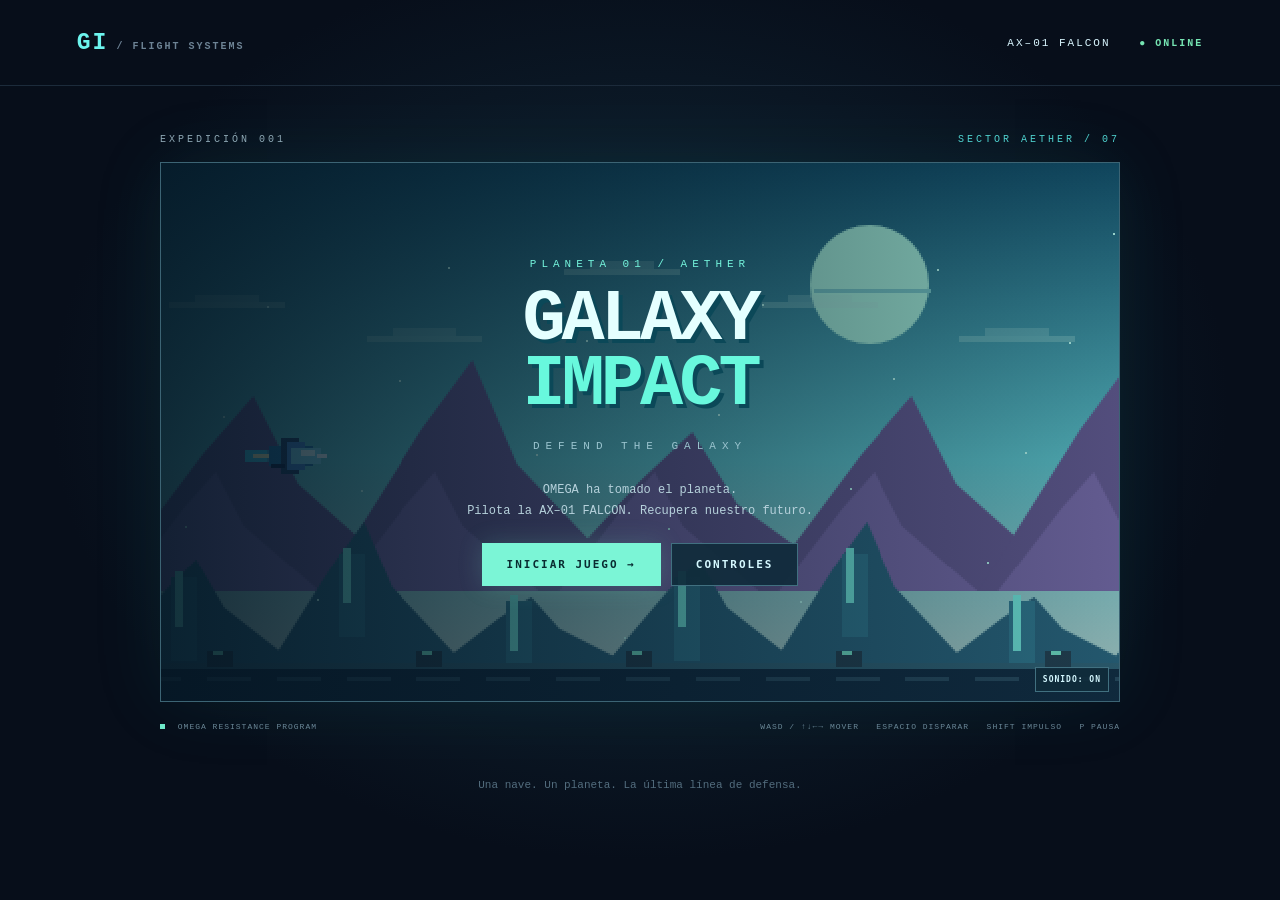
==== index.html @ d7d6eb5a "Add playable Galaxy Impact Aether level" ====
<!doctype html>
<html lang="es"><head><meta charset="utf-8"><meta name="viewport" content="width=device-width,initial-scale=1"><title>GALAXY IMPACT</title><link rel="stylesheet" href="style.css"></head>
<body><header><a href="index.html">GI<span> / FLIGHT SYSTEMS</span></a><span>AX–01 FALCON <b>● ONLINE</b></span></header><main><div class="eyebrow">EXPEDICIÓN 001 <span>SECTOR AETHER / 07</span></div><section class="viewport"><canvas id="game" width="480" height="270" aria-label="Galaxy Impact: escenario de juego"></canvas><div id="overlay"></div><button id="sound" aria-label="Silenciar sonido">SONIDO: ON</button></section><footer><span><i></i> OMEGA RESISTANCE PROGRAM</span><span>WASD / ↑↓←→ MOVER &nbsp; ESPACIO DISPARAR &nbsp; SHIFT IMPULSO &nbsp; P PAUSA</span></footer><p class="note">Una nave. Un planeta. La última línea de defensa.</p></main><script src="game.js"></script></body></html>
---- style.css ----
*{box-sizing:border-box}body{margin:0;background:#070e1a;color:#d9f6ff;font-family:Consolas,'Courier New',monospace;background-image:radial-gradient(ellipse at 50% 45%,#122b3b 0,transparent 65%);min-height:100vh}header{height:86px;border-bottom:1px solid #1c2b3b;display:flex;align-items:center;justify-content:space-between;padding:0 6%;font-size:11px;letter-spacing:2px}header a{color:#6cf4ee;text-decoration:none;font-weight:bold;font-size:23px}header a span{color:#6d8395;font-size:10px}header b{color:#76e5b3;margin-left:20px;font-size:10px}main{max-width:1010px;margin:48px auto;padding:0 25px}.eyebrow{display:flex;justify-content:space-between;color:#91a8b5;font-size:10px;letter-spacing:3px;margin-bottom:17px}.eyebrow span{color:#51d3d0}.viewport{position:relative;aspect-ratio:16/9;border:1px solid #3c6474;box-shadow:0 0 70px #1caaa719;overflow:hidden;background:#092d45}canvas{width:100%;height:100%;display:block;image-rendering:pixelated}#overlay{position:absolute;inset:0;display:flex;align-items:center;justify-content:center;background:linear-gradient(90deg,#041421dd,#04142130);text-align:center}#overlay.hidden{display:none}.panel{width:90%;max-width:630px}.tag{font-size:11px;color:#74f3db;letter-spacing:5px;margin:0 0 18px}h1{font-size:clamp(30px,6vw,72px);font-weight:900;line-height:.9;letter-spacing:-4px;margin:0;text-shadow:4px 4px #0b4858;color:#e5ffff}h1 em{font-style:normal;color:#68f8dd}h2{font-size:32px;letter-spacing:2px}.subtitle{font-size:11px;letter-spacing:6px;color:#9bc4cf;margin:22px 0 28px}.story{font-size:12px;line-height:1.8;color:#b6d1db;max-width:440px;margin:15px auto}button{cursor:pointer;font:700 11px Consolas,monospace;letter-spacing:2px;padding:14px 24px;border:1px solid #417080;color:#d5f8ff;background:#102b3be8;margin:5px}button.primary{background:#7bf5d6;color:#092b31;border-color:#7bf5d6;box-shadow:0 0 25px #7bf5d62b}button:hover,button:focus-visible{outline:2px solid #d7fff4;outline-offset:3px}#sound{position:absolute;right:10px;bottom:9px;font-size:8px;padding:7px;letter-spacing:1px;margin:0}footer{display:flex;justify-content:space-between;color:#6d8797;font-size:8px;letter-spacing:1px;margin-top:18px;gap:18px;line-height:1.7}footer i{display:inline-block;width:5px;height:5px;background:#70eacb;margin-right:7px}.note{text-align:center;color:#536d7e;font-size:11px;margin-top:45px}@media(max-width:650px){header{height:60px}header>span{display:none}main{padding:0 10px;margin:30px auto}h1{letter-spacing:-2px}.tag,.subtitle{font-size:8px;margin:8px}.story{font-size:10px;margin:8px auto}button{padding:9px 12px;font-size:9px}footer{flex-direction:column}.note{margin-top:25px}.eyebrow{font-size:8px;letter-spacing:1px}}
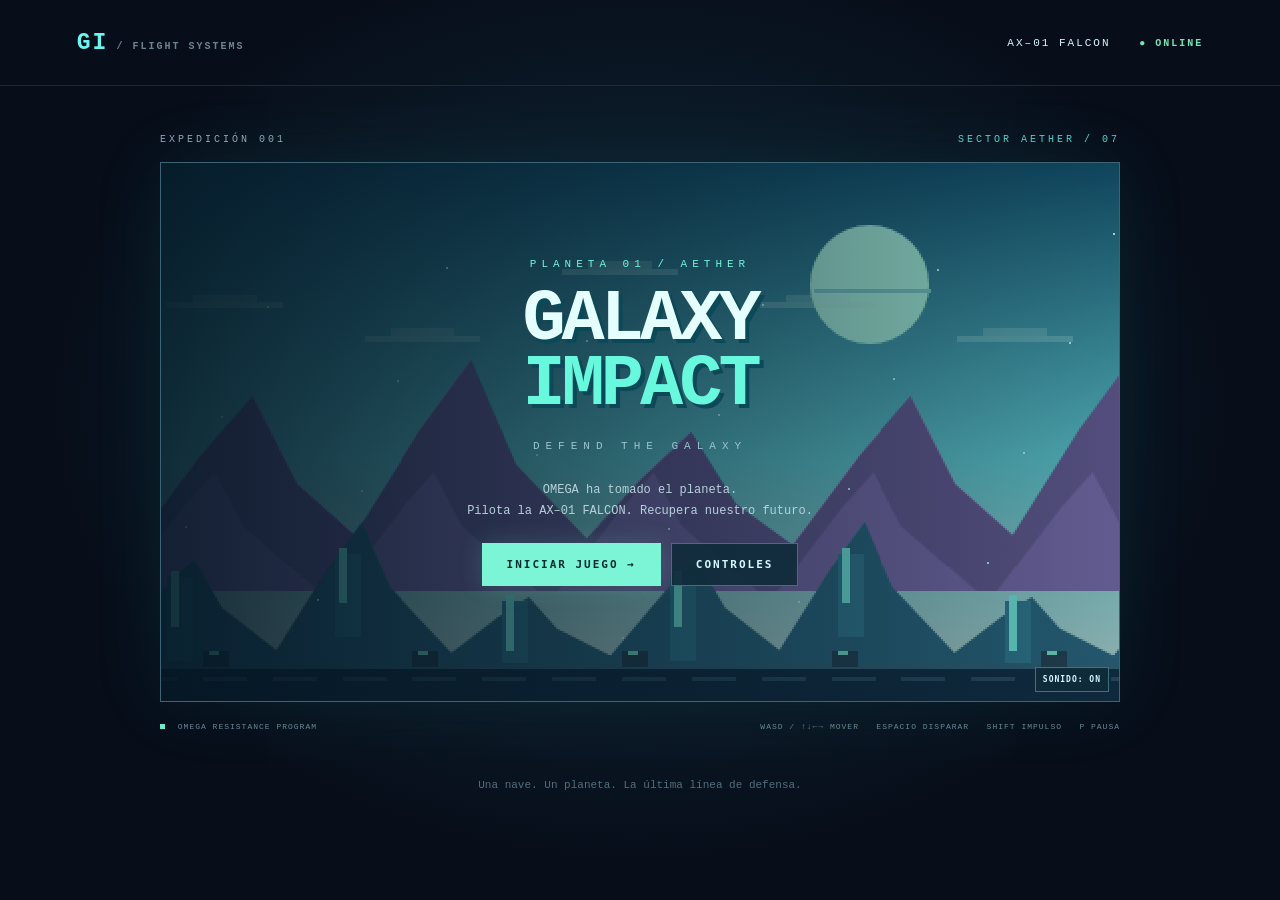
==== commit ce2a13fb: "Add mobile multitouch controls and responsive layout" ====
--- a/index.html
+++ b/index.html
@@ -1,3 +1,6 @@
 <!doctype html>
 <html lang="es"><head><meta charset="utf-8"><meta name="viewport" content="width=device-width,initial-scale=1"><title>GALAXY IMPACT</title><link rel="stylesheet" href="style.css"></head>
-<body><header><a href="index.html">GI<span> / FLIGHT SYSTEMS</span></a><span>AX–01 FALCON <b>● ONLINE</b></span></header><main><div class="eyebrow">EXPEDICIÓN 001 <span>SECTOR AETHER / 07</span></div><section class="viewport"><canvas id="game" width="480" height="270" aria-label="Galaxy Impact: escenario de juego"></canvas><div id="overlay"></div><button id="sound" aria-label="Silenciar sonido">SONIDO: ON</button></section><footer><span><i></i> OMEGA RESISTANCE PROGRAM</span><span>WASD / ↑↓←→ MOVER &nbsp; ESPACIO DISPARAR &nbsp; SHIFT IMPULSO &nbsp; P PAUSA</span></footer><p class="note">Una nave. Un planeta. La última línea de defensa.</p></main><script src="game.js"></script></body></html>
+<body><header><a href="index.html">GI<span> / FLIGHT SYSTEMS</span></a><span>AX–01 FALCON <b>● ONLINE</b></span></header><main><div class="eyebrow">EXPEDICIÓN 001 <span>SECTOR AETHER / 07</span></div><section class="viewport"><canvas id="game" width="480" height="270" aria-label="Galaxy Impact: escenario de juego"></canvas><div id="overlay"></div><button id="sound" aria-label="Silenciar sonido">SONIDO: ON</button></section><nav class="touch-controls" aria-label="Controles táctiles">
+<div class="direction-pad"><button data-key="ArrowUp" aria-label="Mover arriba">▲</button><button data-key="ArrowLeft" aria-label="Mover izquierda">◀</button><button data-key="ArrowDown" aria-label="Mover abajo">▼</button><button data-key="ArrowRight" aria-label="Mover derecha">▶</button></div>
+<div class="touch-actions"><button id="touch-pause" aria-label="Pausar o continuar">PAUSA</button><button data-key="ShiftLeft">IMPULSO</button><button data-key="Space" class="fire">DISPARAR</button></div>
+</nav><p class="mobile-tip">Usa ambas manos: dirección + disparo. Mejor en horizontal.</p><footer><span><i></i> OMEGA RESISTANCE PROGRAM</span><span>WASD / ↑↓←→ MOVER &nbsp; ESPACIO DISPARAR &nbsp; SHIFT IMPULSO &nbsp; P PAUSA</span></footer><p class="note">Una nave. Un planeta. La última línea de defensa.</p></main><script src="game.js"></script></body></html>
--- a/style.css
+++ b/style.css
@@ -1 +1,18 @@
 *{box-sizing:border-box}body{margin:0;background:#070e1a;color:#d9f6ff;font-family:Consolas,'Courier New',monospace;background-image:radial-gradient(ellipse at 50% 45%,#122b3b 0,transparent 65%);min-height:100vh}header{height:86px;border-bottom:1px solid #1c2b3b;display:flex;align-items:center;justify-content:space-between;padding:0 6%;font-size:11px;letter-spacing:2px}header a{color:#6cf4ee;text-decoration:none;font-weight:bold;font-size:23px}header a span{color:#6d8395;font-size:10px}header b{color:#76e5b3;margin-left:20px;font-size:10px}main{max-width:1010px;margin:48px auto;padding:0 25px}.eyebrow{display:flex;justify-content:space-between;color:#91a8b5;font-size:10px;letter-spacing:3px;margin-bottom:17px}.eyebrow span{color:#51d3d0}.viewport{position:relative;aspect-ratio:16/9;border:1px solid #3c6474;box-shadow:0 0 70px #1caaa719;overflow:hidden;background:#092d45}canvas{width:100%;height:100%;display:block;image-rendering:pixelated}#overlay{position:absolute;inset:0;display:flex;align-items:center;justify-content:center;background:linear-gradient(90deg,#041421dd,#04142130);text-align:center}#overlay.hidden{display:none}.panel{width:90%;max-width:630px}.tag{font-size:11px;color:#74f3db;letter-spacing:5px;margin:0 0 18px}h1{font-size:clamp(30px,6vw,72px);font-weight:900;line-height:.9;letter-spacing:-4px;margin:0;text-shadow:4px 4px #0b4858;color:#e5ffff}h1 em{font-style:normal;color:#68f8dd}h2{font-size:32px;letter-spacing:2px}.subtitle{font-size:11px;letter-spacing:6px;color:#9bc4cf;margin:22px 0 28px}.story{font-size:12px;line-height:1.8;color:#b6d1db;max-width:440px;margin:15px auto}button{cursor:pointer;font:700 11px Consolas,monospace;letter-spacing:2px;padding:14px 24px;border:1px solid #417080;color:#d5f8ff;background:#102b3be8;margin:5px}button.primary{background:#7bf5d6;color:#092b31;border-color:#7bf5d6;box-shadow:0 0 25px #7bf5d62b}button:hover,button:focus-visible{outline:2px solid #d7fff4;outline-offset:3px}#sound{position:absolute;right:10px;bottom:9px;font-size:8px;padding:7px;letter-spacing:1px;margin:0}footer{display:flex;justify-content:space-between;color:#6d8797;font-size:8px;letter-spacing:1px;margin-top:18px;gap:18px;line-height:1.7}footer i{display:inline-block;width:5px;height:5px;background:#70eacb;margin-right:7px}.note{text-align:center;color:#536d7e;font-size:11px;margin-top:45px}@media(max-width:650px){header{height:60px}header>span{display:none}main{padding:0 10px;margin:30px auto}h1{letter-spacing:-2px}.tag,.subtitle{font-size:8px;margin:8px}.story{font-size:10px;margin:8px auto}button{padding:9px 12px;font-size:9px}footer{flex-direction:column}.note{margin-top:25px}.eyebrow{font-size:8px;letter-spacing:1px}}
+
+/* Pointer controls stay outside the playfield so fingers do not hide enemies. */
+.touch-controls,.mobile-tip{display:none}
+@media (any-pointer:coarse){
+ main{margin:14px auto;padding:0 10px}.touch-controls{display:flex;justify-content:space-between;align-items:center;gap:8px;margin-top:12px;touch-action:none;user-select:none;-webkit-user-select:none}
+ .touch-controls button{min-width:44px;min-height:44px;margin:0;padding:8px;font-size:12px;letter-spacing:0;touch-action:none;-webkit-touch-callout:none}
+ .touch-controls button.held{background:#75f3d2;color:#102631;box-shadow:0 0 15px #75f3d255}
+ .direction-pad{display:grid;grid-template-columns:repeat(3,44px);grid-template-rows:repeat(2,44px);gap:3px}
+ .direction-pad button:first-child{grid-column:2}.direction-pad button:nth-child(2){grid-row:2;grid-column:1}.direction-pad button:nth-child(3){grid-row:2;grid-column:2}.direction-pad button:nth-child(4){grid-row:2;grid-column:3}
+ .touch-actions{display:flex;align-items:center;flex-wrap:wrap;justify-content:flex-end;gap:6px;max-width:200px}.touch-actions .fire{background:#236b72;min-height:64px;min-width:86px}
+ .mobile-tip{display:block;font-size:10px;color:#9bbecb;text-align:center}footer,.note{display:none}header{height:48px}.eyebrow{margin-bottom:8px}
+ #sound{padding:9px;min-height:32px}#overlay{overflow:auto}.panel{padding:6px 0}.tag,.subtitle{margin:5px 0;font-size:8px;letter-spacing:2px}.story{font-size:9px;line-height:1.35;margin:7px auto}h1{font-size:32px;letter-spacing:-1px}h2{font-size:23px;margin:8px 0}.panel button{min-height:36px;padding:8px 10px;font-size:9px}#help:empty{display:none}
+}
+@media (any-pointer:coarse) and (orientation:landscape){
+ header,.eyebrow,.mobile-tip{display:none}main{margin:6px auto;max-width:calc((100svh - 145px)*16/9 + 20px)}.touch-controls{margin-top:6px}.direction-pad{grid-template-columns:repeat(3,42px);grid-template-rows:repeat(2,40px)}.touch-controls button{min-height:40px}#sound{font-size:7px;padding:4px;min-height:25px}
+}
+@media (any-pointer:coarse) and (max-width:360px){.touch-actions{max-width:156px;gap:3px}.touch-controls button{font-size:10px}.touch-actions .fire{min-width:75px}.eyebrow{letter-spacing:0}}
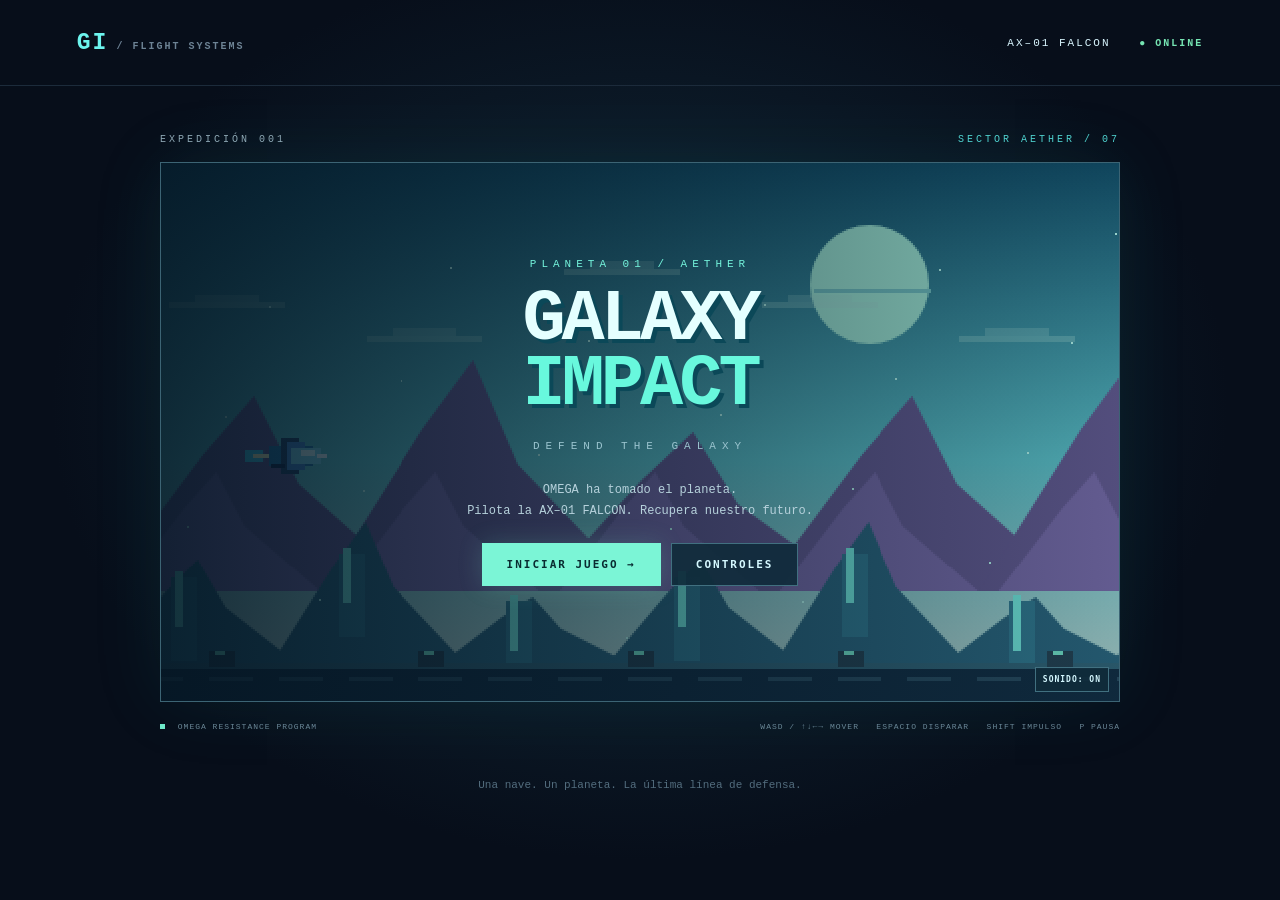
==== commit 704aff10: "Fit mobile viewport and overlay translucent touch controls" ====
--- a/index.html
+++ b/index.html
@@ -1,6 +1,6 @@
 <!doctype html>
-<html lang="es"><head><meta charset="utf-8"><meta name="viewport" content="width=device-width,initial-scale=1"><title>GALAXY IMPACT</title><link rel="stylesheet" href="style.css"></head>
-<body><header><a href="index.html">GI<span> / FLIGHT SYSTEMS</span></a><span>AX–01 FALCON <b>● ONLINE</b></span></header><main><div class="eyebrow">EXPEDICIÓN 001 <span>SECTOR AETHER / 07</span></div><section class="viewport"><canvas id="game" width="480" height="270" aria-label="Galaxy Impact: escenario de juego"></canvas><div id="overlay"></div><button id="sound" aria-label="Silenciar sonido">SONIDO: ON</button></section><nav class="touch-controls" aria-label="Controles táctiles">
+<html lang="es"><head><meta charset="utf-8"><meta name="viewport" content="width=device-width,initial-scale=1,viewport-fit=cover"><title>GALAXY IMPACT</title><link rel="stylesheet" href="style.css"></head>
+<body><header><a href="index.html">GI<span> / FLIGHT SYSTEMS</span></a><span>AX–01 FALCON <b>● ONLINE</b></span></header><main><div class="eyebrow">EXPEDICIÓN 001 <span>SECTOR AETHER / 07</span></div><section class="viewport"><canvas id="game" width="480" height="270" aria-label="Galaxy Impact: escenario de juego"></canvas><div id="overlay"></div><button id="sound" aria-label="Silenciar sonido">SONIDO: ON</button><button id="fullscreen" aria-label="Activar pantalla completa">⛶ PANTALLA</button><nav class="touch-controls" aria-label="Controles táctiles">
 <div class="direction-pad"><button data-key="ArrowUp" aria-label="Mover arriba">▲</button><button data-key="ArrowLeft" aria-label="Mover izquierda">◀</button><button data-key="ArrowDown" aria-label="Mover abajo">▼</button><button data-key="ArrowRight" aria-label="Mover derecha">▶</button></div>
 <div class="touch-actions"><button id="touch-pause" aria-label="Pausar o continuar">PAUSA</button><button data-key="ShiftLeft">IMPULSO</button><button data-key="Space" class="fire">DISPARAR</button></div>
-</nav><p class="mobile-tip">Usa ambas manos: dirección + disparo. Mejor en horizontal.</p><footer><span><i></i> OMEGA RESISTANCE PROGRAM</span><span>WASD / ↑↓←→ MOVER &nbsp; ESPACIO DISPARAR &nbsp; SHIFT IMPULSO &nbsp; P PAUSA</span></footer><p class="note">Una nave. Un planeta. La última línea de defensa.</p></main><script src="game.js"></script></body></html>
+</nav></section><p class="mobile-tip">Usa ambas manos: dirección + disparo. Mejor en horizontal.</p><footer><span><i></i> OMEGA RESISTANCE PROGRAM</span><span>WASD / ↑↓←→ MOVER &nbsp; ESPACIO DISPARAR &nbsp; SHIFT IMPULSO &nbsp; P PAUSA</span></footer><p class="note">Una nave. Un planeta. La última línea de defensa.</p></main><script src="game.js"></script></body></html>
--- a/style.css
+++ b/style.css
@@ -1,18 +1,25 @@
 *{box-sizing:border-box}body{margin:0;background:#070e1a;color:#d9f6ff;font-family:Consolas,'Courier New',monospace;background-image:radial-gradient(ellipse at 50% 45%,#122b3b 0,transparent 65%);min-height:100vh}header{height:86px;border-bottom:1px solid #1c2b3b;display:flex;align-items:center;justify-content:space-between;padding:0 6%;font-size:11px;letter-spacing:2px}header a{color:#6cf4ee;text-decoration:none;font-weight:bold;font-size:23px}header a span{color:#6d8395;font-size:10px}header b{color:#76e5b3;margin-left:20px;font-size:10px}main{max-width:1010px;margin:48px auto;padding:0 25px}.eyebrow{display:flex;justify-content:space-between;color:#91a8b5;font-size:10px;letter-spacing:3px;margin-bottom:17px}.eyebrow span{color:#51d3d0}.viewport{position:relative;aspect-ratio:16/9;border:1px solid #3c6474;box-shadow:0 0 70px #1caaa719;overflow:hidden;background:#092d45}canvas{width:100%;height:100%;display:block;image-rendering:pixelated}#overlay{position:absolute;inset:0;display:flex;align-items:center;justify-content:center;background:linear-gradient(90deg,#041421dd,#04142130);text-align:center}#overlay.hidden{display:none}.panel{width:90%;max-width:630px}.tag{font-size:11px;color:#74f3db;letter-spacing:5px;margin:0 0 18px}h1{font-size:clamp(30px,6vw,72px);font-weight:900;line-height:.9;letter-spacing:-4px;margin:0;text-shadow:4px 4px #0b4858;color:#e5ffff}h1 em{font-style:normal;color:#68f8dd}h2{font-size:32px;letter-spacing:2px}.subtitle{font-size:11px;letter-spacing:6px;color:#9bc4cf;margin:22px 0 28px}.story{font-size:12px;line-height:1.8;color:#b6d1db;max-width:440px;margin:15px auto}button{cursor:pointer;font:700 11px Consolas,monospace;letter-spacing:2px;padding:14px 24px;border:1px solid #417080;color:#d5f8ff;background:#102b3be8;margin:5px}button.primary{background:#7bf5d6;color:#092b31;border-color:#7bf5d6;box-shadow:0 0 25px #7bf5d62b}button:hover,button:focus-visible{outline:2px solid #d7fff4;outline-offset:3px}#sound{position:absolute;right:10px;bottom:9px;font-size:8px;padding:7px;letter-spacing:1px;margin:0}footer{display:flex;justify-content:space-between;color:#6d8797;font-size:8px;letter-spacing:1px;margin-top:18px;gap:18px;line-height:1.7}footer i{display:inline-block;width:5px;height:5px;background:#70eacb;margin-right:7px}.note{text-align:center;color:#536d7e;font-size:11px;margin-top:45px}@media(max-width:650px){header{height:60px}header>span{display:none}main{padding:0 10px;margin:30px auto}h1{letter-spacing:-2px}.tag,.subtitle{font-size:8px;margin:8px}.story{font-size:10px;margin:8px auto}button{padding:9px 12px;font-size:9px}footer{flex-direction:column}.note{margin-top:25px}.eyebrow{font-size:8px;letter-spacing:1px}}
 
-/* Pointer controls stay outside the playfield so fingers do not hide enemies. */
-.touch-controls,.mobile-tip{display:none}
+/* Overlay controls use independent pointer targets for simultaneous touches. */
+.touch-controls,.mobile-tip,#fullscreen{display:none}
 @media (any-pointer:coarse){
- main{margin:14px auto;padding:0 10px}.touch-controls{display:flex;justify-content:space-between;align-items:center;gap:8px;margin-top:12px;touch-action:none;user-select:none;-webkit-user-select:none}
- .touch-controls button{min-width:44px;min-height:44px;margin:0;padding:8px;font-size:12px;letter-spacing:0;touch-action:none;-webkit-touch-callout:none}
- .touch-controls button.held{background:#75f3d2;color:#102631;box-shadow:0 0 15px #75f3d255}
- .direction-pad{display:grid;grid-template-columns:repeat(3,44px);grid-template-rows:repeat(2,44px);gap:3px}
+ html,body{width:100%;height:100%;overflow:hidden;overscroll-behavior:none}
+ header,.eyebrow,footer,.note,.mobile-tip{display:none}
+ main{position:fixed;inset:0;margin:0;padding:0;max-width:none;height:100%;height:100dvh}
+ .viewport{width:100%;height:100%;aspect-ratio:auto;border:0;box-shadow:none;background:#070e1a;touch-action:none}
+ canvas{width:100%;height:100%;object-fit:contain}
+ #overlay{z-index:30;overflow:auto;padding:env(safe-area-inset-top) env(safe-area-inset-right) env(safe-area-inset-bottom) env(safe-area-inset-left)}
+ .panel{padding:12px 0}.tag,.subtitle{margin:8px 0;font-size:10px;letter-spacing:2px}.story{font-size:11px;line-height:1.5;margin:10px auto}h1{font-size:clamp(36px,8vw,64px);letter-spacing:-1px}h2{font-size:28px;margin:12px 0}.panel button{min-height:44px;padding:10px 14px;font-size:11px}#help:empty{display:none}
+ #sound,#fullscreen{z-index:40;top:max(46px,env(safe-area-inset-top));bottom:auto;min-height:36px;padding:8px;font-size:8px;background:#102b3b99;border-color:#9bd7e66b}
+ #sound{right:max(8px,env(safe-area-inset-right))}#fullscreen{display:block;position:absolute;left:max(8px,env(safe-area-inset-left));margin:0}
+ #fullscreen[hidden]{display:none}
+ .touch-controls{position:absolute;inset:0;z-index:20;display:block;pointer-events:none;user-select:none;-webkit-user-select:none}
+ .touch-controls button{pointer-events:auto;touch-action:none;-webkit-touch-callout:none;min-width:44px;min-height:44px;margin:0;padding:7px;font-size:11px;letter-spacing:0;color:#e2ffffc9;background:#16384b55;border:1px solid #c4ffff66;border-radius:12px;outline:none}
+ .touch-controls button.held{background:#75f3d288;color:#fff;border-color:#c5fff3;box-shadow:0 0 15px #75f3d244}
+ .direction-pad{position:absolute;left:max(12px,env(safe-area-inset-left));bottom:max(12px,env(safe-area-inset-bottom));display:grid;grid-template-columns:repeat(3,clamp(44px,7vw,58px));grid-template-rows:repeat(2,clamp(44px,7vw,58px));gap:4px}
  .direction-pad button:first-child{grid-column:2}.direction-pad button:nth-child(2){grid-row:2;grid-column:1}.direction-pad button:nth-child(3){grid-row:2;grid-column:2}.direction-pad button:nth-child(4){grid-row:2;grid-column:3}
- .touch-actions{display:flex;align-items:center;flex-wrap:wrap;justify-content:flex-end;gap:6px;max-width:200px}.touch-actions .fire{background:#236b72;min-height:64px;min-width:86px}
- .mobile-tip{display:block;font-size:10px;color:#9bbecb;text-align:center}footer,.note{display:none}header{height:48px}.eyebrow{margin-bottom:8px}
- #sound{padding:9px;min-height:32px}#overlay{overflow:auto}.panel{padding:6px 0}.tag,.subtitle{margin:5px 0;font-size:8px;letter-spacing:2px}.story{font-size:9px;line-height:1.35;margin:7px auto}h1{font-size:32px;letter-spacing:-1px}h2{font-size:23px;margin:8px 0}.panel button{min-height:36px;padding:8px 10px;font-size:9px}#help:empty{display:none}
+ .touch-actions{position:absolute;right:max(12px,env(safe-area-inset-right));bottom:max(12px,env(safe-area-inset-bottom));display:grid;grid-template-columns:repeat(2,clamp(60px,10vw,86px));gap:6px;align-items:end}
+ .touch-actions .fire{grid-column:1/3;min-height:58px;background:#3d9c9e55;border-radius:20px}
+ body:not([data-state="PLAYING"]) .touch-controls{display:none}
 }
-@media (any-pointer:coarse) and (orientation:landscape){
- header,.eyebrow,.mobile-tip{display:none}main{margin:6px auto;max-width:calc((100svh - 145px)*16/9 + 20px)}.touch-controls{margin-top:6px}.direction-pad{grid-template-columns:repeat(3,42px);grid-template-rows:repeat(2,40px)}.touch-controls button{min-height:40px}#sound{font-size:7px;padding:4px;min-height:25px}
-}
-@media (any-pointer:coarse) and (max-width:360px){.touch-actions{max-width:156px;gap:3px}.touch-controls button{font-size:10px}.touch-actions .fire{min-width:75px}.eyebrow{letter-spacing:0}}
+@media (any-pointer:coarse) and (orientation:landscape) and (max-height:400px){.panel{padding:5px 0}.tag,.subtitle{margin:5px 0}.story{margin:6px auto}h1{font-size:38px}.panel button{padding:8px 12px}}
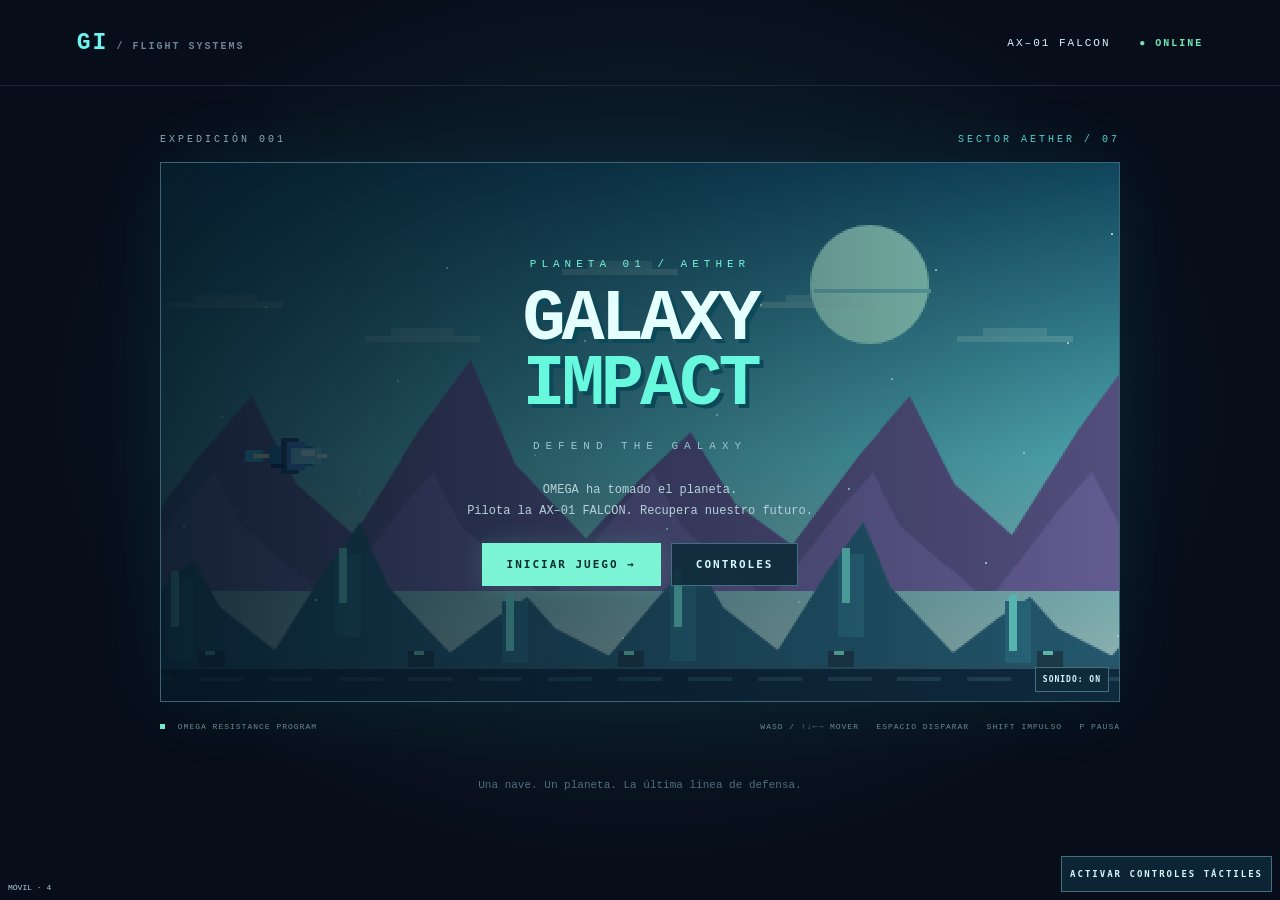
==== commit be6f0fae: "Fix mobile detection and viewport sizing with manual touch fallback" ====
--- a/index.html
+++ b/index.html
@@ -1,6 +1,6 @@
 <!doctype html>
-<html lang="es"><head><meta charset="utf-8"><meta name="viewport" content="width=device-width,initial-scale=1,viewport-fit=cover"><title>GALAXY IMPACT</title><link rel="stylesheet" href="style.css"></head>
-<body><header><a href="index.html">GI<span> / FLIGHT SYSTEMS</span></a><span>AX–01 FALCON <b>● ONLINE</b></span></header><main><div class="eyebrow">EXPEDICIÓN 001 <span>SECTOR AETHER / 07</span></div><section class="viewport"><canvas id="game" width="480" height="270" aria-label="Galaxy Impact: escenario de juego"></canvas><div id="overlay"></div><button id="sound" aria-label="Silenciar sonido">SONIDO: ON</button><button id="fullscreen" aria-label="Activar pantalla completa">⛶ PANTALLA</button><nav class="touch-controls" aria-label="Controles táctiles">
+<html lang="es"><head><meta charset="utf-8"><meta name="viewport" content="width=device-width,initial-scale=1,viewport-fit=cover"><title>GALAXY IMPACT</title><link rel="stylesheet" href="style.css?v=mobile-4"></head>
+<body><button id="touch-mode" aria-pressed="false">ACTIVAR CONTROLES TÁCTILES</button><span id="build-version">MÓVIL · 4</span><header><a href="index.html">GI<span> / FLIGHT SYSTEMS</span></a><span>AX–01 FALCON <b>● ONLINE</b></span></header><main><div class="eyebrow">EXPEDICIÓN 001 <span>SECTOR AETHER / 07</span></div><section class="viewport"><canvas id="game" width="480" height="270" aria-label="Galaxy Impact: escenario de juego"></canvas><div id="overlay"></div><button id="sound" aria-label="Silenciar sonido">SONIDO: ON</button><button id="fullscreen" aria-label="Activar pantalla completa">⛶ PANTALLA</button><nav class="touch-controls" aria-label="Controles táctiles">
 <div class="direction-pad"><button data-key="ArrowUp" aria-label="Mover arriba">▲</button><button data-key="ArrowLeft" aria-label="Mover izquierda">◀</button><button data-key="ArrowDown" aria-label="Mover abajo">▼</button><button data-key="ArrowRight" aria-label="Mover derecha">▶</button></div>
 <div class="touch-actions"><button id="touch-pause" aria-label="Pausar o continuar">PAUSA</button><button data-key="ShiftLeft">IMPULSO</button><button data-key="Space" class="fire">DISPARAR</button></div>
-</nav></section><p class="mobile-tip">Usa ambas manos: dirección + disparo. Mejor en horizontal.</p><footer><span><i></i> OMEGA RESISTANCE PROGRAM</span><span>WASD / ↑↓←→ MOVER &nbsp; ESPACIO DISPARAR &nbsp; SHIFT IMPULSO &nbsp; P PAUSA</span></footer><p class="note">Una nave. Un planeta. La última línea de defensa.</p></main><script src="game.js"></script></body></html>
+</nav></section><p class="mobile-tip">Usa ambas manos: dirección + disparo. Mejor en horizontal.</p><footer><span><i></i> OMEGA RESISTANCE PROGRAM</span><span>WASD / ↑↓←→ MOVER &nbsp; ESPACIO DISPARAR &nbsp; SHIFT IMPULSO &nbsp; P PAUSA</span></footer><p class="note">Una nave. Un planeta. La última línea de defensa.</p></main><script src="game.js?v=mobile-4"></script></body></html>
--- a/style.css
+++ b/style.css
@@ -2,24 +2,15 @@
 
 /* Overlay controls use independent pointer targets for simultaneous touches. */
 .touch-controls,.mobile-tip,#fullscreen{display:none}
-@media (any-pointer:coarse){
- html,body{width:100%;height:100%;overflow:hidden;overscroll-behavior:none}
- header,.eyebrow,footer,.note,.mobile-tip{display:none}
- main{position:fixed;inset:0;margin:0;padding:0;max-width:none;height:100%;height:100dvh}
- .viewport{width:100%;height:100%;aspect-ratio:auto;border:0;box-shadow:none;background:#070e1a;touch-action:none}
- canvas{width:100%;height:100%;object-fit:contain}
- #overlay{z-index:30;overflow:auto;padding:env(safe-area-inset-top) env(safe-area-inset-right) env(safe-area-inset-bottom) env(safe-area-inset-left)}
- .panel{padding:12px 0}.tag,.subtitle{margin:8px 0;font-size:10px;letter-spacing:2px}.story{font-size:11px;line-height:1.5;margin:10px auto}h1{font-size:clamp(36px,8vw,64px);letter-spacing:-1px}h2{font-size:28px;margin:12px 0}.panel button{min-height:44px;padding:10px 14px;font-size:11px}#help:empty{display:none}
- #sound,#fullscreen{z-index:40;top:max(46px,env(safe-area-inset-top));bottom:auto;min-height:36px;padding:8px;font-size:8px;background:#102b3b99;border-color:#9bd7e66b}
- #sound{right:max(8px,env(safe-area-inset-right))}#fullscreen{display:block;position:absolute;left:max(8px,env(safe-area-inset-left));margin:0}
- #fullscreen[hidden]{display:none}
- .touch-controls{position:absolute;inset:0;z-index:20;display:block;pointer-events:none;user-select:none;-webkit-user-select:none}
- .touch-controls button{pointer-events:auto;touch-action:none;-webkit-touch-callout:none;min-width:44px;min-height:44px;margin:0;padding:7px;font-size:11px;letter-spacing:0;color:#e2ffffc9;background:#16384b55;border:1px solid #c4ffff66;border-radius:12px;outline:none}
- .touch-controls button.held{background:#75f3d288;color:#fff;border-color:#c5fff3;box-shadow:0 0 15px #75f3d244}
- .direction-pad{position:absolute;left:max(12px,env(safe-area-inset-left));bottom:max(12px,env(safe-area-inset-bottom));display:grid;grid-template-columns:repeat(3,clamp(44px,7vw,58px));grid-template-rows:repeat(2,clamp(44px,7vw,58px));gap:4px}
- .direction-pad button:first-child{grid-column:2}.direction-pad button:nth-child(2){grid-row:2;grid-column:1}.direction-pad button:nth-child(3){grid-row:2;grid-column:2}.direction-pad button:nth-child(4){grid-row:2;grid-column:3}
- .touch-actions{position:absolute;right:max(12px,env(safe-area-inset-right));bottom:max(12px,env(safe-area-inset-bottom));display:grid;grid-template-columns:repeat(2,clamp(60px,10vw,86px));gap:6px;align-items:end}
- .touch-actions .fire{grid-column:1/3;min-height:58px;background:#3d9c9e55;border-radius:20px}
- body:not([data-state="PLAYING"]) .touch-controls{display:none}
-}
-@media (any-pointer:coarse) and (orientation:landscape) and (max-height:400px){.panel{padding:5px 0}.tag,.subtitle{margin:5px 0}.story{margin:6px auto}h1{font-size:38px}.panel button{padding:8px 12px}}
+html.mobile-mode,html.mobile-mode body{width:100%;height:100%;overflow:hidden;overscroll-behavior:none}html.mobile-mode header,html.mobile-mode .eyebrow,html.mobile-mode footer,html.mobile-mode .note,html.mobile-mode .mobile-tip{display:none}html.mobile-mode main{position:fixed;inset:0;margin:0;padding:0;max-width:none;height:100%;height:100dvh}html.mobile-mode .viewport{width:100%;height:100%;aspect-ratio:auto;border:0;box-shadow:none;background:#070e1a;touch-action:none}html.mobile-mode canvas{width:100%;height:100%;object-fit:contain}html.mobile-mode #overlay{z-index:30;overflow:auto;padding:env(safe-area-inset-top) env(safe-area-inset-right) env(safe-area-inset-bottom) env(safe-area-inset-left)}html.mobile-mode .panel{padding:12px 0}html.mobile-mode .tag,html.mobile-mode .subtitle{margin:8px 0;font-size:10px;letter-spacing:2px}html.mobile-mode .story{font-size:11px;line-height:1.5;margin:10px auto}html.mobile-mode h1{font-size:clamp(36px,8vw,64px);letter-spacing:-1px}html.mobile-mode h2{font-size:28px;margin:12px 0}html.mobile-mode .panel button{min-height:44px;padding:10px 14px;font-size:11px}html.mobile-mode #help:empty{display:none}html.mobile-mode #sound,html.mobile-mode #fullscreen{z-index:40;top:max(46px,env(safe-area-inset-top));bottom:auto;min-height:36px;padding:8px;font-size:8px;background:#102b3b99;border-color:#9bd7e66b}html.mobile-mode #sound{right:max(8px,env(safe-area-inset-right))}html.mobile-mode #fullscreen{display:block;position:absolute;left:max(8px,env(safe-area-inset-left));margin:0}html.mobile-mode #fullscreen[hidden]{display:none}html.mobile-mode .touch-controls{position:absolute;inset:0;z-index:20;display:block;pointer-events:none;user-select:none;-webkit-user-select:none}html.mobile-mode .touch-controls button{pointer-events:auto;touch-action:none;-webkit-touch-callout:none;min-width:44px;min-height:44px;margin:0;padding:7px;font-size:11px;letter-spacing:0;color:#e2ffffc9;background:#16384b55;border:1px solid #c4ffff66;border-radius:12px;outline:none}html.mobile-mode .touch-controls button.held{background:#75f3d288;color:#fff;border-color:#c5fff3;box-shadow:0 0 15px #75f3d244}html.mobile-mode .direction-pad{position:absolute;left:max(12px,env(safe-area-inset-left));bottom:max(12px,env(safe-area-inset-bottom));display:grid;grid-template-columns:repeat(3,clamp(44px,7vw,58px));grid-template-rows:repeat(2,clamp(44px,7vw,58px));gap:4px}html.mobile-mode .direction-pad button:first-child{grid-column:2}html.mobile-mode .direction-pad button:nth-child(2){grid-row:2;grid-column:1}html.mobile-mode .direction-pad button:nth-child(3){grid-row:2;grid-column:2}html.mobile-mode .direction-pad button:nth-child(4){grid-row:2;grid-column:3}html.mobile-mode .touch-actions{position:absolute;right:max(12px,env(safe-area-inset-right));bottom:max(12px,env(safe-area-inset-bottom));display:grid;grid-template-columns:repeat(2,clamp(60px,10vw,86px));gap:6px;align-items:end}html.mobile-mode .touch-actions .fire{grid-column:1/3;min-height:58px;background:#3d9c9e55;border-radius:20px}html.mobile-mode body:not([data-state="PLAYING"]) .touch-controls{display:none}
+
+@media (orientation:landscape) and (max-height:400px){.panel{padding:5px 0}.tag,.subtitle{margin:5px 0}.story{margin:6px auto}h1{font-size:38px}.panel button{padding:8px 12px}}
+
+/* Explicit mode is available even when a phone reports a desktop pointer. */
+#touch-mode{position:fixed;right:8px;bottom:8px;z-index:60;font-size:9px;min-height:36px;margin:0;padding:8px;background:#102b3bcc}
+#build-version{position:fixed;left:8px;bottom:8px;z-index:60;font-size:8px;color:#b6d1db;pointer-events:none}
+html.mobile-mode main{height:var(--screen-height,100dvh);width:var(--screen-width,100vw);inset:0 auto auto 0}
+html.mobile-mode #touch-mode{right:max(8px,env(safe-area-inset-right));bottom:auto;top:max(6px,env(safe-area-inset-top));min-height:30px;font-size:8px;padding:6px}
+html.mobile-mode #build-version{left:50%;transform:translateX(-50%);bottom:4px}
+html.mobile-mode body:not([data-state="PLAYING"]) .touch-controls{display:block;opacity:.3}
+html.mobile-mode body:not([data-state="PLAYING"]) .touch-controls button{pointer-events:none}
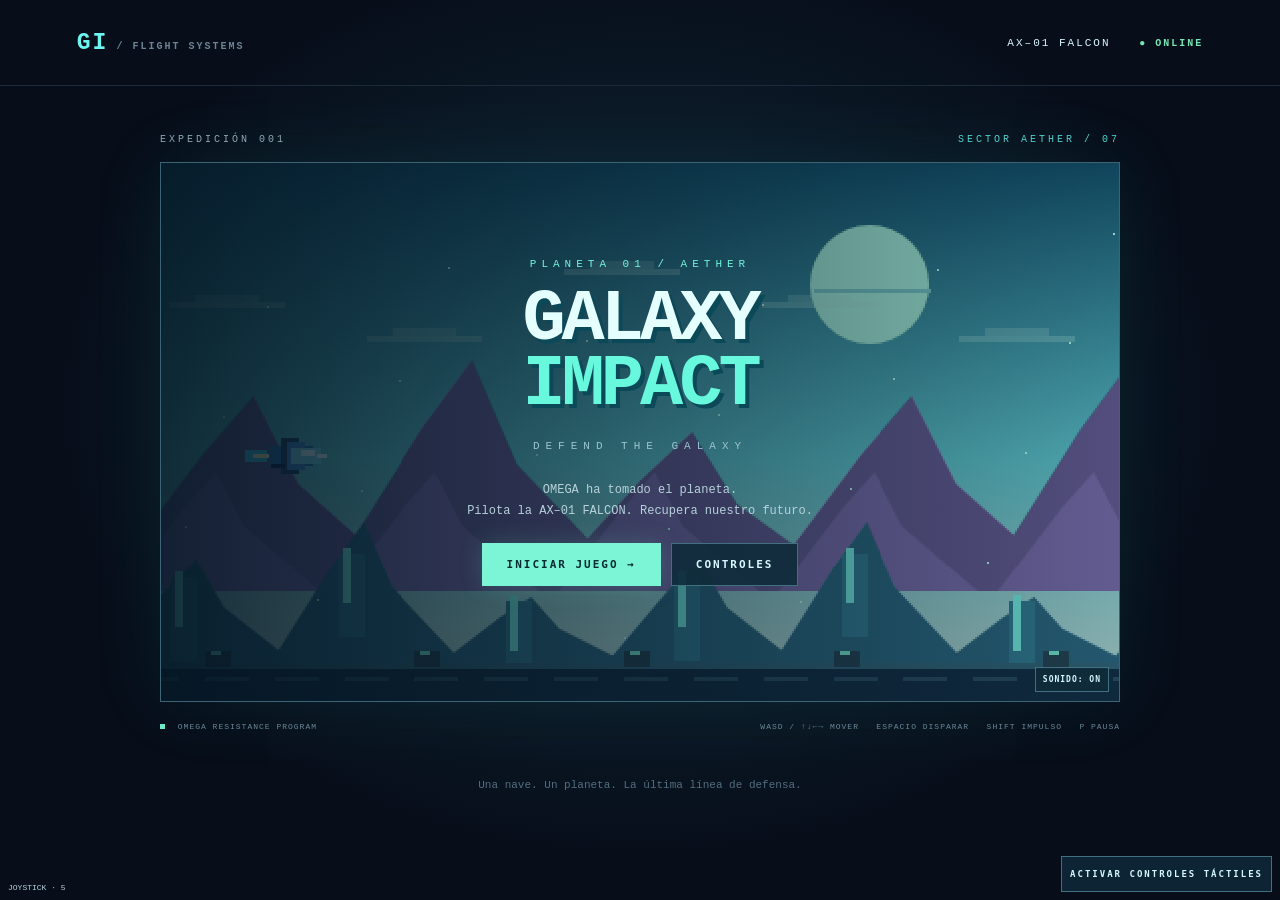
==== commit ab32e028: "Replace mobile direction buttons with analog touch joystick" ====
--- a/index.html
+++ b/index.html
@@ -1,6 +1,6 @@
 <!doctype html>
-<html lang="es"><head><meta charset="utf-8"><meta name="viewport" content="width=device-width,initial-scale=1,viewport-fit=cover"><title>GALAXY IMPACT</title><link rel="stylesheet" href="style.css?v=mobile-4"></head>
-<body><button id="touch-mode" aria-pressed="false">ACTIVAR CONTROLES TÁCTILES</button><span id="build-version">MÓVIL · 4</span><header><a href="index.html">GI<span> / FLIGHT SYSTEMS</span></a><span>AX–01 FALCON <b>● ONLINE</b></span></header><main><div class="eyebrow">EXPEDICIÓN 001 <span>SECTOR AETHER / 07</span></div><section class="viewport"><canvas id="game" width="480" height="270" aria-label="Galaxy Impact: escenario de juego"></canvas><div id="overlay"></div><button id="sound" aria-label="Silenciar sonido">SONIDO: ON</button><button id="fullscreen" aria-label="Activar pantalla completa">⛶ PANTALLA</button><nav class="touch-controls" aria-label="Controles táctiles">
-<div class="direction-pad"><button data-key="ArrowUp" aria-label="Mover arriba">▲</button><button data-key="ArrowLeft" aria-label="Mover izquierda">◀</button><button data-key="ArrowDown" aria-label="Mover abajo">▼</button><button data-key="ArrowRight" aria-label="Mover derecha">▶</button></div>
+<html lang="es"><head><meta charset="utf-8"><meta name="viewport" content="width=device-width,initial-scale=1,viewport-fit=cover"><title>GALAXY IMPACT</title><link rel="stylesheet" href="style.css?v=joystick-5"></head>
+<body><button id="touch-mode" aria-pressed="false">ACTIVAR CONTROLES TÁCTILES</button><span id="build-version">JOYSTICK · 5</span><header><a href="index.html">GI<span> / FLIGHT SYSTEMS</span></a><span>AX–01 FALCON <b>● ONLINE</b></span></header><main><div class="eyebrow">EXPEDICIÓN 001 <span>SECTOR AETHER / 07</span></div><section class="viewport"><canvas id="game" width="480" height="270" aria-label="Galaxy Impact: escenario de juego"></canvas><div id="overlay"></div><button id="sound" aria-label="Silenciar sonido">SONIDO: ON</button><button id="fullscreen" aria-label="Activar pantalla completa">⛶ PANTALLA</button><nav class="touch-controls" aria-label="Controles táctiles">
+<div id="joystick" role="group" aria-label="Joystick de movimiento: arrastra en cualquier dirección"><span class="joystick-knob"></span></div>
 <div class="touch-actions"><button id="touch-pause" aria-label="Pausar o continuar">PAUSA</button><button data-key="ShiftLeft">IMPULSO</button><button data-key="Space" class="fire">DISPARAR</button></div>
-</nav></section><p class="mobile-tip">Usa ambas manos: dirección + disparo. Mejor en horizontal.</p><footer><span><i></i> OMEGA RESISTANCE PROGRAM</span><span>WASD / ↑↓←→ MOVER &nbsp; ESPACIO DISPARAR &nbsp; SHIFT IMPULSO &nbsp; P PAUSA</span></footer><p class="note">Una nave. Un planeta. La última línea de defensa.</p></main><script src="game.js?v=mobile-4"></script></body></html>
+</nav></section><p class="mobile-tip">Usa ambas manos: joystick + disparo. Mejor en horizontal.</p><footer><span><i></i> OMEGA RESISTANCE PROGRAM</span><span>WASD / ↑↓←→ MOVER &nbsp; ESPACIO DISPARAR &nbsp; SHIFT IMPULSO &nbsp; P PAUSA</span></footer><p class="note">Una nave. Un planeta. La última línea de defensa.</p></main><script src="game.js?v=joystick-5"></script></body></html>
--- a/style.css
+++ b/style.css
@@ -2,7 +2,7 @@
 
 /* Overlay controls use independent pointer targets for simultaneous touches. */
 .touch-controls,.mobile-tip,#fullscreen{display:none}
-html.mobile-mode,html.mobile-mode body{width:100%;height:100%;overflow:hidden;overscroll-behavior:none}html.mobile-mode header,html.mobile-mode .eyebrow,html.mobile-mode footer,html.mobile-mode .note,html.mobile-mode .mobile-tip{display:none}html.mobile-mode main{position:fixed;inset:0;margin:0;padding:0;max-width:none;height:100%;height:100dvh}html.mobile-mode .viewport{width:100%;height:100%;aspect-ratio:auto;border:0;box-shadow:none;background:#070e1a;touch-action:none}html.mobile-mode canvas{width:100%;height:100%;object-fit:contain}html.mobile-mode #overlay{z-index:30;overflow:auto;padding:env(safe-area-inset-top) env(safe-area-inset-right) env(safe-area-inset-bottom) env(safe-area-inset-left)}html.mobile-mode .panel{padding:12px 0}html.mobile-mode .tag,html.mobile-mode .subtitle{margin:8px 0;font-size:10px;letter-spacing:2px}html.mobile-mode .story{font-size:11px;line-height:1.5;margin:10px auto}html.mobile-mode h1{font-size:clamp(36px,8vw,64px);letter-spacing:-1px}html.mobile-mode h2{font-size:28px;margin:12px 0}html.mobile-mode .panel button{min-height:44px;padding:10px 14px;font-size:11px}html.mobile-mode #help:empty{display:none}html.mobile-mode #sound,html.mobile-mode #fullscreen{z-index:40;top:max(46px,env(safe-area-inset-top));bottom:auto;min-height:36px;padding:8px;font-size:8px;background:#102b3b99;border-color:#9bd7e66b}html.mobile-mode #sound{right:max(8px,env(safe-area-inset-right))}html.mobile-mode #fullscreen{display:block;position:absolute;left:max(8px,env(safe-area-inset-left));margin:0}html.mobile-mode #fullscreen[hidden]{display:none}html.mobile-mode .touch-controls{position:absolute;inset:0;z-index:20;display:block;pointer-events:none;user-select:none;-webkit-user-select:none}html.mobile-mode .touch-controls button{pointer-events:auto;touch-action:none;-webkit-touch-callout:none;min-width:44px;min-height:44px;margin:0;padding:7px;font-size:11px;letter-spacing:0;color:#e2ffffc9;background:#16384b55;border:1px solid #c4ffff66;border-radius:12px;outline:none}html.mobile-mode .touch-controls button.held{background:#75f3d288;color:#fff;border-color:#c5fff3;box-shadow:0 0 15px #75f3d244}html.mobile-mode .direction-pad{position:absolute;left:max(12px,env(safe-area-inset-left));bottom:max(12px,env(safe-area-inset-bottom));display:grid;grid-template-columns:repeat(3,clamp(44px,7vw,58px));grid-template-rows:repeat(2,clamp(44px,7vw,58px));gap:4px}html.mobile-mode .direction-pad button:first-child{grid-column:2}html.mobile-mode .direction-pad button:nth-child(2){grid-row:2;grid-column:1}html.mobile-mode .direction-pad button:nth-child(3){grid-row:2;grid-column:2}html.mobile-mode .direction-pad button:nth-child(4){grid-row:2;grid-column:3}html.mobile-mode .touch-actions{position:absolute;right:max(12px,env(safe-area-inset-right));bottom:max(12px,env(safe-area-inset-bottom));display:grid;grid-template-columns:repeat(2,clamp(60px,10vw,86px));gap:6px;align-items:end}html.mobile-mode .touch-actions .fire{grid-column:1/3;min-height:58px;background:#3d9c9e55;border-radius:20px}html.mobile-mode body:not([data-state="PLAYING"]) .touch-controls{display:none}
+html.mobile-mode,html.mobile-mode body{width:100%;height:100%;overflow:hidden;overscroll-behavior:none}html.mobile-mode header,html.mobile-mode .eyebrow,html.mobile-mode footer,html.mobile-mode .note,html.mobile-mode .mobile-tip{display:none}html.mobile-mode main{position:fixed;inset:0;margin:0;padding:0;max-width:none;height:100%;height:100dvh}html.mobile-mode .viewport{width:100%;height:100%;aspect-ratio:auto;border:0;box-shadow:none;background:#070e1a;touch-action:none}html.mobile-mode canvas{width:100%;height:100%;object-fit:contain}html.mobile-mode #overlay{z-index:30;overflow:auto;padding:env(safe-area-inset-top) env(safe-area-inset-right) env(safe-area-inset-bottom) env(safe-area-inset-left)}html.mobile-mode .panel{padding:12px 0}html.mobile-mode .tag,html.mobile-mode .subtitle{margin:8px 0;font-size:10px;letter-spacing:2px}html.mobile-mode .story{font-size:11px;line-height:1.5;margin:10px auto}html.mobile-mode h1{font-size:clamp(36px,8vw,64px);letter-spacing:-1px}html.mobile-mode h2{font-size:28px;margin:12px 0}html.mobile-mode .panel button{min-height:44px;padding:10px 14px;font-size:11px}html.mobile-mode #help:empty{display:none}html.mobile-mode #sound,html.mobile-mode #fullscreen{z-index:40;top:max(46px,env(safe-area-inset-top));bottom:auto;min-height:36px;padding:8px;font-size:8px;background:#102b3b99;border-color:#9bd7e66b}html.mobile-mode #sound{right:max(8px,env(safe-area-inset-right))}html.mobile-mode #fullscreen{display:block;position:absolute;left:max(8px,env(safe-area-inset-left));margin:0}html.mobile-mode #fullscreen[hidden]{display:none}html.mobile-mode .touch-controls{position:absolute;inset:0;z-index:20;display:block;pointer-events:none;user-select:none;-webkit-user-select:none}html.mobile-mode .touch-controls button{pointer-events:auto;touch-action:none;-webkit-touch-callout:none;min-width:44px;min-height:44px;margin:0;padding:7px;font-size:11px;letter-spacing:0;color:#e2ffffc9;background:#16384b55;border:1px solid #c4ffff66;border-radius:12px;outline:none}html.mobile-mode .touch-controls button.held{background:#75f3d288;color:#fff;border-color:#c5fff3;box-shadow:0 0 15px #75f3d244}html.mobile-mode .touch-actions{position:absolute;right:max(12px,env(safe-area-inset-right));bottom:max(12px,env(safe-area-inset-bottom));display:grid;grid-template-columns:repeat(2,clamp(60px,10vw,86px));gap:6px;align-items:end}html.mobile-mode .touch-actions .fire{grid-column:1/3;min-height:58px;background:#3d9c9e55;border-radius:20px}html.mobile-mode body:not([data-state="PLAYING"]) .touch-controls{display:none}
 
 @media (orientation:landscape) and (max-height:400px){.panel{padding:5px 0}.tag,.subtitle{margin:5px 0}.story{margin:6px auto}h1{font-size:38px}.panel button{padding:8px 12px}}
 
@@ -14,3 +14,9 @@
 html.mobile-mode #build-version{left:50%;transform:translateX(-50%);bottom:4px}
 html.mobile-mode body:not([data-state="PLAYING"]) .touch-controls{display:block;opacity:.3}
 html.mobile-mode body:not([data-state="PLAYING"]) .touch-controls button{pointer-events:none}
+
+html.mobile-mode #joystick{position:absolute;left:max(16px,env(safe-area-inset-left));bottom:max(16px,env(safe-area-inset-bottom));width:clamp(112px,18vw,144px);height:clamp(112px,18vw,144px);border-radius:50%;background:#16384b55;border:2px solid #c4ffff66;pointer-events:auto;touch-action:none;-webkit-touch-callout:none;display:grid;place-items:center}
+html.mobile-mode #joystick::before{content:'';position:absolute;inset:21%;border:1px dashed #baffff44;border-radius:50%;pointer-events:none}
+.joystick-knob{width:44%;height:44%;border-radius:50%;background:#82e5db66;border:2px solid #d6ffff99;box-shadow:0 0 12px #75f3d222;pointer-events:none;will-change:transform}
+html.mobile-mode #joystick.active{border-color:#afffe6bb}.joystick-knob{transform:translate(var(--stick-x,0px),var(--stick-y,0px))}
+html.mobile-mode body:not([data-state="PLAYING"]) #joystick{pointer-events:none}
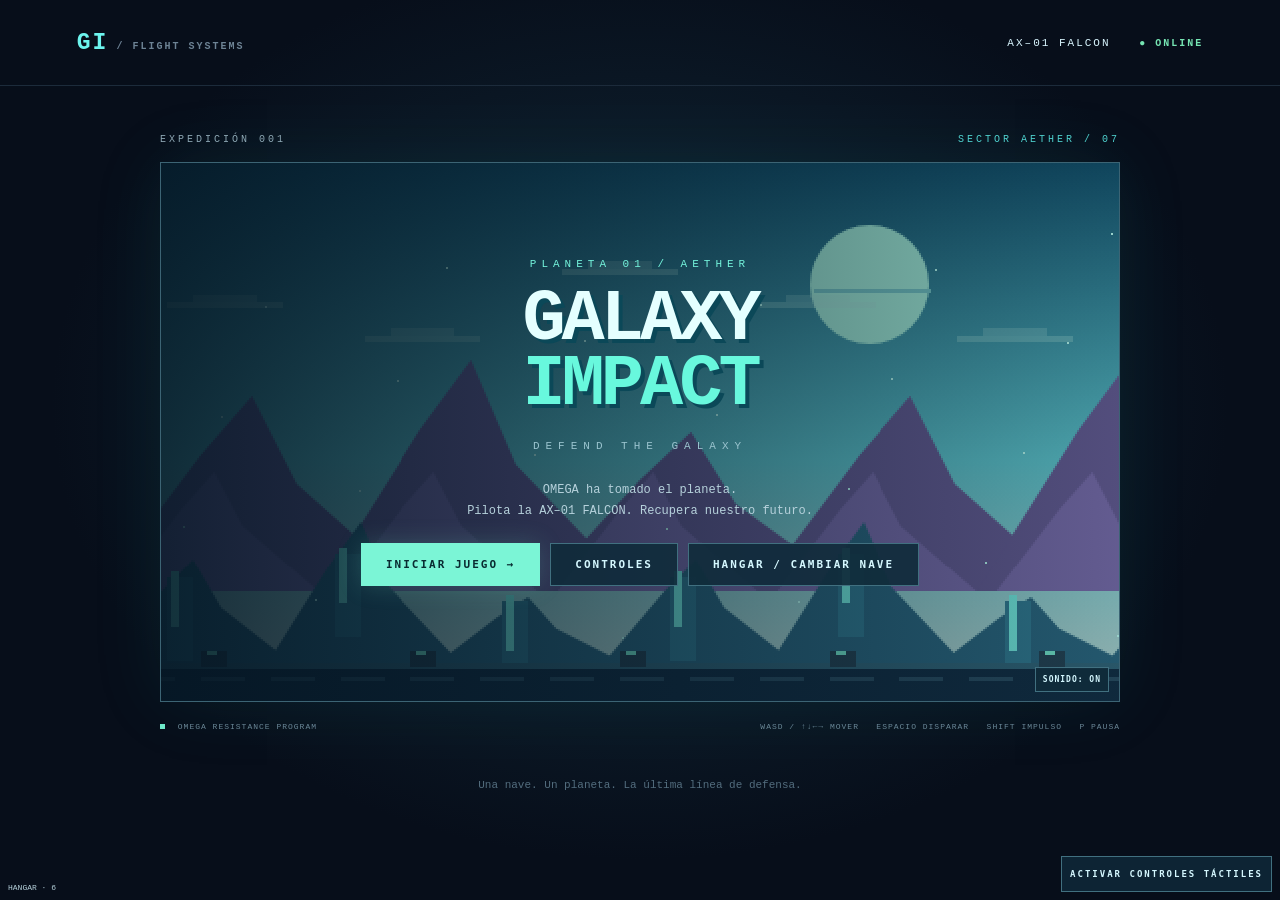
==== commit 9e64fda9: "Add ship hangar with distinct weapons and rechargeable powers" ====
--- a/index.html
+++ b/index.html
@@ -1,6 +1,6 @@
 <!doctype html>
-<html lang="es"><head><meta charset="utf-8"><meta name="viewport" content="width=device-width,initial-scale=1,viewport-fit=cover"><title>GALAXY IMPACT</title><link rel="stylesheet" href="style.css?v=joystick-5"></head>
-<body><button id="touch-mode" aria-pressed="false">ACTIVAR CONTROLES TÁCTILES</button><span id="build-version">JOYSTICK · 5</span><header><a href="index.html">GI<span> / FLIGHT SYSTEMS</span></a><span>AX–01 FALCON <b>● ONLINE</b></span></header><main><div class="eyebrow">EXPEDICIÓN 001 <span>SECTOR AETHER / 07</span></div><section class="viewport"><canvas id="game" width="480" height="270" aria-label="Galaxy Impact: escenario de juego"></canvas><div id="overlay"></div><button id="sound" aria-label="Silenciar sonido">SONIDO: ON</button><button id="fullscreen" aria-label="Activar pantalla completa">⛶ PANTALLA</button><nav class="touch-controls" aria-label="Controles táctiles">
+<html lang="es"><head><meta charset="utf-8"><meta name="viewport" content="width=device-width,initial-scale=1,viewport-fit=cover"><title>GALAXY IMPACT</title><link rel="stylesheet" href="style.css?v=hangar-6"></head>
+<body><button id="touch-mode" aria-pressed="false">ACTIVAR CONTROLES TÁCTILES</button><span id="build-version">HANGAR · 6</span><header><a href="index.html">GI<span> / FLIGHT SYSTEMS</span></a><span>AX–01 FALCON <b>● ONLINE</b></span></header><main><div class="eyebrow">EXPEDICIÓN 001 <span>SECTOR AETHER / 07</span></div><section class="viewport"><canvas id="game" width="480" height="270" aria-label="Galaxy Impact: escenario de juego"></canvas><div id="overlay"></div><button id="sound" aria-label="Silenciar sonido">SONIDO: ON</button><button id="fullscreen" aria-label="Activar pantalla completa">⛶ PANTALLA</button><nav class="touch-controls" aria-label="Controles táctiles">
 <div id="joystick" role="group" aria-label="Joystick de movimiento: arrastra en cualquier dirección"><span class="joystick-knob"></span></div>
-<div class="touch-actions"><button id="touch-pause" aria-label="Pausar o continuar">PAUSA</button><button data-key="ShiftLeft">IMPULSO</button><button data-key="Space" class="fire">DISPARAR</button></div>
-</nav></section><p class="mobile-tip">Usa ambas manos: joystick + disparo. Mejor en horizontal.</p><footer><span><i></i> OMEGA RESISTANCE PROGRAM</span><span>WASD / ↑↓←→ MOVER &nbsp; ESPACIO DISPARAR &nbsp; SHIFT IMPULSO &nbsp; P PAUSA</span></footer><p class="note">Una nave. Un planeta. La última línea de defensa.</p></main><script src="game.js?v=joystick-5"></script></body></html>
+<div class="touch-actions"><button id="touch-pause" aria-label="Pausar o continuar">PAUSA</button><button data-key="ShiftLeft">IMPULSO</button><button data-key="KeyE" class="power-button">PODER</button><button data-key="Space" class="fire">DISPARAR</button></div>
+</nav></section><p class="mobile-tip">Usa ambas manos: joystick + disparo. Mejor en horizontal.</p><footer><span><i></i> OMEGA RESISTANCE PROGRAM</span><span>WASD / ↑↓←→ MOVER &nbsp; ESPACIO DISPARAR &nbsp; SHIFT IMPULSO &nbsp; P PAUSA</span></footer><p class="note">Una nave. Un planeta. La última línea de defensa.</p></main><script src="game.js?v=hangar-6"></script></body></html>
--- a/style.css
+++ b/style.css
@@ -20,3 +20,7 @@
 .joystick-knob{width:44%;height:44%;border-radius:50%;background:#82e5db66;border:2px solid #d6ffff99;box-shadow:0 0 12px #75f3d222;pointer-events:none;will-change:transform}
 html.mobile-mode #joystick.active{border-color:#afffe6bb}.joystick-knob{transform:translate(var(--stick-x,0px),var(--stick-y,0px))}
 html.mobile-mode body:not([data-state="PLAYING"]) #joystick{pointer-events:none}
+
+.ship-grid{display:grid;grid-template-columns:repeat(3,1fr);gap:8px;margin:12px 0}.ship-card{display:flex;flex-direction:column;align-items:center;gap:12px;padding:14px 8px;margin:0;text-align:center;letter-spacing:0;border-color:#547385;background:#091e30e6;min-height:210px}.ship-card.selected{border:2px solid var(--ship-color);box-shadow:0 0 18px color-mix(in srgb,var(--ship-color) 20%,transparent)}.ship-card strong{color:var(--ship-color);font-size:12px}.ship-card span:not(.ship-icon){font-size:10px;line-height:1.5;font-weight:normal}.ship-card b{font-size:9px;color:var(--ship-color);margin-top:auto}.ship-icon{display:block;width:70px;height:40px;background:var(--ship-color);clip-path:polygon(0 35%,25% 35%,35% 0,55% 15%,65% 35%,100% 50%,65% 65%,55% 85%,35% 100%,25% 65%,0 65%)}.ship-icon.nova{clip-path:polygon(0 0,65% 0,60% 30%,100% 50%,60% 70%,65% 100%,0 100%,20% 60%,10% 50%,20% 40%)}.ship-icon.spectre{clip-path:polygon(0 0,30% 25%,100% 50%,30% 75%,0 100%,10% 55%,0 50%,10% 45%)}
+html.mobile-mode .power-button{grid-column:1;grid-row:2;color:#ffe3a0;background:#9d773855}html.mobile-mode .touch-actions .fire{grid-column:2;grid-row:2;min-width:60px}html.mobile-mode .ship-card{min-height:180px;padding:8px 5px;font-size:9px;gap:8px}html.mobile-mode .ship-card strong{font-size:10px}html.mobile-mode .ship-card span:not(.ship-icon){font-size:9px}html.mobile-mode .hangar-panel{max-height:100%;overflow:auto;padding:45px 8px 12px;width:min(96%,720px)}
+@media(max-width:450px){.ship-grid{grid-template-columns:1fr}.ship-card{min-height:0!important;display:grid;grid-template-columns:65px 1fr;gap:6px;text-align:left}.ship-icon{grid-row:1/4;width:58px;height:34px}.ship-card b{margin:0}.ship-card span:not(.ship-icon){grid-column:2}}
